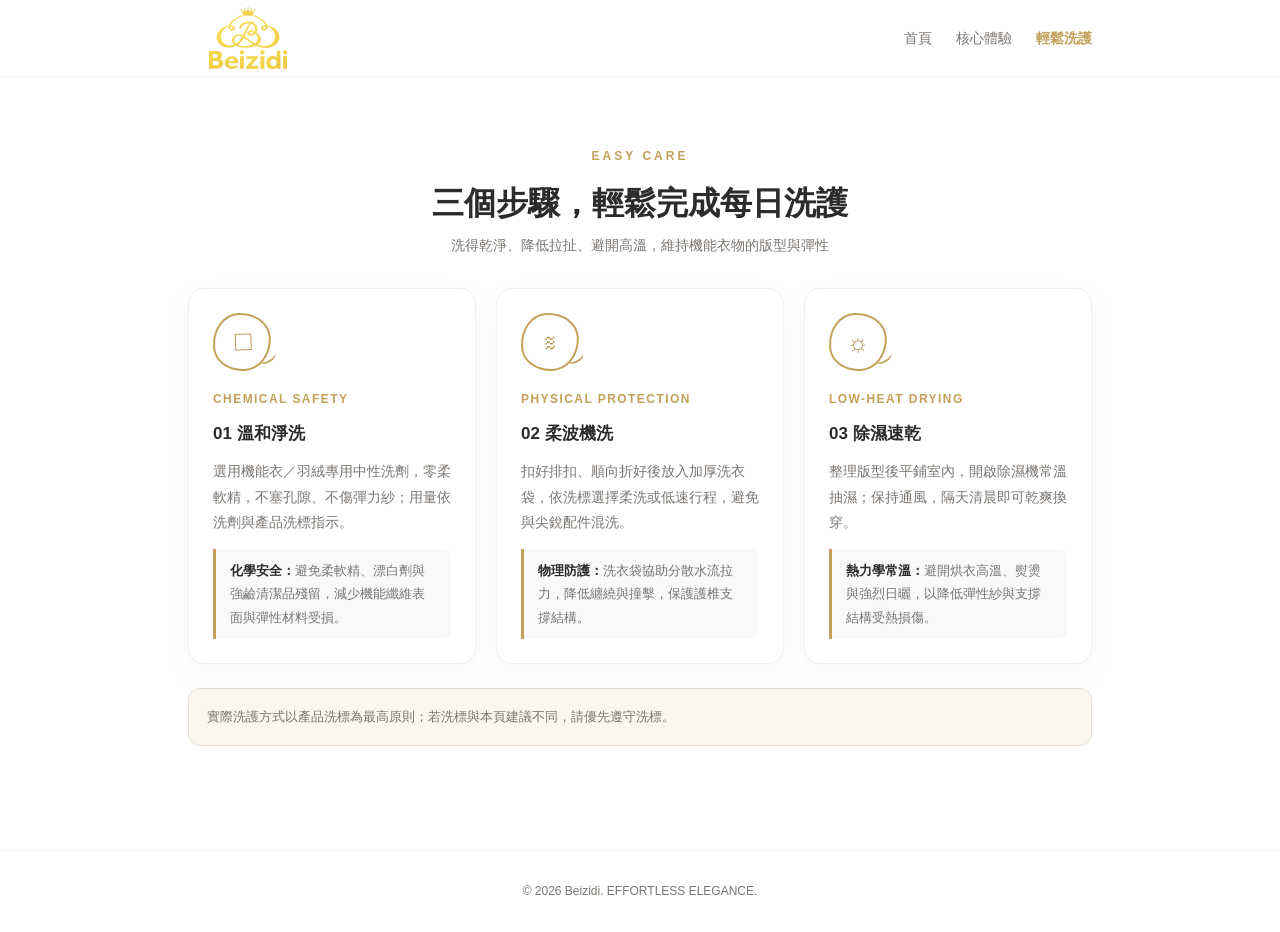
==== care.html @ 00fa4c21 "Add files via upload" ====
<!DOCTYPE html>
<html lang="zh-TW">
<head>
  <meta charset="UTF-8">
  <meta name="viewport" content="width=device-width, initial-scale=1.0">
  <meta name="description" content="護椎筋膜衣三步輕鬆洗護：溫和淨洗、柔波機洗與除濕速乾。">
  <title>輕鬆洗護｜Beizidi 護椎筋膜衣</title>
  <link rel="stylesheet" href="css/base.css">
  <link rel="stylesheet" href="css/components.css">
  <link rel="stylesheet" href="css/responsive.css">
</head>
<body>
  <a class="skip-link" href="#main-content">跳到主要內容</a>
  <nav class="navbar" aria-label="主要導覽">
    <div class="container nav-container">
      <a href="index.html" class="logo" aria-label="Beizidi 首頁"><img src="assets/images/beizidi-logo.png" alt="Beizidi" width="1536" height="1024"></a>
      <ul class="nav-links">
        <li><a href="index.html">首頁</a></li><li><a href="product.html">核心體驗</a></li><li><a href="care.html" class="active" aria-current="page">輕鬆洗護</a></li>
      </ul>
      <button class="menu-toggle" type="button" aria-label="開啟導覽選單" aria-controls="mobile-menu" aria-expanded="false">☰</button>
    </div>
    <div class="mobile-menu" id="mobile-menu"><a href="index.html">首頁</a><a href="product.html">核心體驗</a><a href="care.html" class="active" aria-current="page">輕鬆洗護</a></div>
  </nav>

  <main class="container" id="main-content">
    <section class="section" aria-labelledby="care-title">
      <div class="section-header">
        <span class="hero-tag">Easy Care</span>
        <h1 class="section-title" id="care-title">三個步驟，輕鬆完成每日洗護</h1>
        <p class="section-subtitle">洗得乾淨、降低拉扯、避開高溫，維持機能衣物的版型與彈性</p>
      </div>
      <div class="card-grid card-grid-3">
        <article class="card"><div class="line-icon line-icon--clean" aria-hidden="true"></div><span class="card-number">CHEMICAL SAFETY</span><h2 class="card-title">01 溫和淨洗</h2><p class="card-desc">選用機能衣／羽絨專用中性洗劑，零柔軟精，不塞孔隙、不傷彈力紗；用量依洗劑與產品洗標指示。</p><div class="science-box"><strong>化學安全：</strong>避免柔軟精、漂白劑與強鹼清潔品殘留，減少機能纖維表面與彈性材料受損。</div></article>
        <article class="card"><div class="line-icon line-icon--wash" aria-hidden="true"></div><span class="card-number">PHYSICAL PROTECTION</span><h2 class="card-title">02 柔波機洗</h2><p class="card-desc">扣好排扣、順向折好後放入加厚洗衣袋，依洗標選擇柔洗或低速行程，避免與尖銳配件混洗。</p><div class="science-box"><strong>物理防護：</strong>洗衣袋協助分散水流拉力，降低纏繞與撞擊，保護護椎支撐結構。</div></article>
        <article class="card"><div class="line-icon line-icon--dry" aria-hidden="true"></div><span class="card-number">LOW-HEAT DRYING</span><h2 class="card-title">03 除濕速乾</h2><p class="card-desc">整理版型後平鋪室內，開啟除濕機常溫抽濕；保持通風，隔天清晨即可乾爽換穿。</p><div class="science-box"><strong>熱力學常溫：</strong>避開烘衣高溫、熨燙與強烈日曬，以降低彈性紗與支撐結構受熱損傷。</div></article>
      </div>
      <p class="notice">實際洗護方式以產品洗標為最高原則；若洗標與本頁建議不同，請優先遵守洗標。</p>
    </section>
  </main>

  <footer><div class="container"><p>© 2026 Beizidi. EFFORTLESS ELEGANCE.</p></div></footer>
  <script src="js/main.js"></script>
</body>
</html>
---- css/base.css ----
:root {
  --bg-white: #ffffff;
  --bg-subtle: #f8f9fa;
  --bg-soft-gold: #faf6f0;
  --bg-card: #ffffff;
  --primary-gold: #c5a059;
  --primary-gold-hover: #b38e47;
  --text-main: #2b2b2b;
  --text-muted: #7a7571;
  --border-color: #efefef;
  --shadow-soft: 0 10px 30px rgba(0, 0, 0, 0.04);
  --shadow-card: 0 15px 35px rgba(197, 160, 89, 0.08);
}

* {
  box-sizing: border-box;
  margin: 0;
  padding: 0;
}

html {
  scroll-behavior: smooth;
}

body {
  min-width: 320px;
  background-color: var(--bg-white);
  color: var(--text-main);
  font-family: -apple-system, BlinkMacSystemFont, 'PingFang TC', 'Microsoft JhengHei', 'Noto Sans TC', Arial, sans-serif;
  font-weight: 400;
  line-height: 1.8;
  -webkit-font-smoothing: antialiased;
}

a {
  color: inherit;
  text-decoration: none;
}

button,
a {
  -webkit-tap-highlight-color: transparent;
}

button {
  font: inherit;
}

img {
  display: block;
  width: 100%;
  max-width: 100%;
  height: auto;
}

.container {
  width: 100%;
  max-width: 960px;
  margin: 0 auto;
  padding: 0 20px;
}

.skip-link {
  position: fixed;
  top: 10px;
  left: 10px;
  z-index: 200;
  padding: 8px 14px;
  border-radius: 8px;
  background: var(--text-main);
  color: #ffffff;
  transform: translateY(-150%);
}

.skip-link:focus {
  transform: translateY(0);
}

:focus-visible {
  outline: 3px solid rgba(197, 160, 89, 0.55);
  outline-offset: 3px;
}
---- css/components.css ----
/* Navigation */
.navbar {
  position: sticky;
  top: 0;
  z-index: 100;
  border-bottom: 1px solid var(--border-color);
  background-color: rgba(255, 255, 255, 0.95);
  backdrop-filter: blur(8px);
}

.nav-container {
  display: flex;
  align-items: center;
  justify-content: space-between;
  min-height: 76px;
}

.logo {
  display: inline-flex;
  width: 120px;
  height: 64px;
  align-items: center;
}

.logo img {
  width: 100%;
  height: 100%;
  object-fit: contain;
}

.nav-links {
  display: none;
  gap: 24px;
  list-style: none;
}

.nav-links a,
.mobile-menu a {
  color: var(--text-muted);
  font-size: 14px;
  transition: color 0.2s ease;
}

.nav-links a.active,
.nav-links a:hover,
.mobile-menu a.active,
.mobile-menu a:hover {
  color: var(--primary-gold);
  font-weight: 600;
}

.menu-toggle {
  display: grid;
  width: 44px;
  height: 44px;
  place-items: center;
  border: 0;
  background: none;
  color: var(--text-main);
  cursor: pointer;
  font-size: 22px;
}

.mobile-menu {
  display: none;
  flex-direction: column;
  gap: 14px;
  padding: 16px 20px 20px;
  border-top: 1px solid var(--border-color);
  background: var(--bg-white);
}

.mobile-menu.open {
  display: flex;
}

/* Hero */
.hero {
  display: grid;
  gap: 28px;
  padding: 36px 0 38px;
  align-items: center;
}

.hero-copy {
  text-align: left;
}

.hero-tag {
  display: inline-block;
  margin-bottom: 12px;
  color: var(--primary-gold);
  font-size: 12px;
  font-weight: 600;
  letter-spacing: 0.25em;
  text-transform: uppercase;
}

.hero h1 {
  margin-bottom: 16px;
  font-size: clamp(26px, 8vw, 42px);
  font-weight: 700;
  line-height: 1.4;
  word-break: keep-all;
}

.hero-desc {
  max-width: 620px;
  margin: 0 0 24px;
  color: var(--text-muted);
  font-size: 14.5px;
}

.hero-img-wrap {
  width: 100%;
  max-width: 720px;
  margin: 0;
  overflow: hidden;
  border: 1px solid var(--border-color);
  border-radius: 20px;
  box-shadow: var(--shadow-card);
}

.hero-img-wrap img {
  aspect-ratio: 4 / 3;
  object-fit: cover;
  object-position: center;
}

.hero-actions {
  display: flex;
  flex-wrap: wrap;
  gap: 12px;
}

.btn-secondary {
  display: inline-block;
  min-height: 44px;
  padding: 10px 26px;
  border: 1px solid var(--primary-gold);
  border-radius: 30px;
  color: var(--primary-gold-hover);
  font-size: 14px;
  font-weight: 600;
  transition: background-color 0.2s ease, color 0.2s ease;
}

.btn-secondary:hover {
  background: var(--bg-soft-gold);
}

/* Cards and layout */
.section {
  padding: 40px 0;
}

.section-soft {
  padding-right: 20px;
  padding-left: 20px;
  border-radius: 24px;
  background: var(--bg-soft-gold);
}

.section-header {
  margin-bottom: 30px;
  text-align: center;
}

.section-title {
  margin-bottom: 8px;
  font-size: clamp(22px, 6vw, 32px);
  font-weight: 700;
  line-height: 1.45;
  word-break: keep-all;
}

.section-subtitle {
  color: var(--text-muted);
  font-size: 13.5px;
}

.card-grid {
  display: grid;
  grid-template-columns: 1fr;
  gap: 20px;
}

.card {
  padding: 24px;
  border: 1px solid var(--border-color);
  border-radius: 16px;
  background: var(--bg-card);
  box-shadow: var(--shadow-soft);
}

.card-number {
  display: block;
  margin-bottom: 8px;
  color: var(--primary-gold);
  font-size: 12px;
  font-weight: 600;
  letter-spacing: 0.12em;
}

.line-icon {
  position: relative;
  display: grid;
  width: 58px;
  height: 58px;
  margin-bottom: 18px;
  place-items: center;
  border: 2px solid var(--primary-gold);
  border-radius: 46% 54% 48% 52% / 55% 45% 57% 43%;
  color: var(--primary-gold-hover);
  font-size: 25px;
  font-weight: 500;
  transform: rotate(-2deg);
}

.line-icon::after {
  position: absolute;
  right: -6px;
  bottom: 5px;
  width: 18px;
  height: 10px;
  border-bottom: 2px solid var(--primary-gold);
  border-radius: 50%;
  content: '';
  transform: rotate(-24deg);
}

.line-icon--flow::before { content: '≈'; }
.line-icon--breath::before { content: '◌'; }
.line-icon--support::before { content: 'S'; font-style: italic; }
.line-icon--fit::before { content: '⌒'; }
.line-icon--warm::before { content: '∿'; }
.line-icon--adapt::before { content: '↗'; }
.line-icon--clean::before { content: '◇'; transform: rotate(45deg); }
.line-icon--wash::before { content: '≋'; }
.line-icon--dry::before { content: '☼'; }

.scene-grid {
  display: grid;
  grid-template-columns: 1fr;
  gap: 16px;
}

.scene-item {
  padding: 22px;
  border-top: 1px solid var(--border-color);
}

.scene-item h3 {
  margin-bottom: 8px;
  font-size: 17px;
}

.scene-item p {
  color: var(--text-muted);
  font-size: 14px;
}

.promise-band {
  display: grid;
  gap: 18px;
  padding: 28px;
  border-radius: 20px;
  background: var(--text-main);
  color: #ffffff;
}

.promise-band p {
  color: rgba(255, 255, 255, 0.76);
  font-size: 14px;
}

.card-icon {
  display: flex;
  width: 48px;
  height: 48px;
  margin-bottom: 16px;
  align-items: center;
  justify-content: center;
  color: var(--primary-gold);
  font-size: 28px;
}

.card-title {
  margin-bottom: 10px;
  font-size: 17px;
  font-weight: 600;
}

.card-desc {
  color: var(--text-muted);
  font-size: 14px;
}

.science-box {
  margin-top: 14px;
  padding: 10px 14px;
  border-left: 3px solid var(--primary-gold);
  border-radius: 0 8px 8px 0;
  background: var(--bg-subtle);
  color: var(--text-muted);
  font-size: 13px;
}

.science-box strong {
  color: var(--text-main);
}

.notice {
  margin-top: 24px;
  padding: 16px 18px;
  border: 1px solid #eadfcf;
  border-radius: 12px;
  background: var(--bg-soft-gold);
  color: var(--text-muted);
  font-size: 13px;
}

/* Button */
.btn-primary {
  display: inline-block;
  min-height: 44px;
  padding: 11px 28px;
  border-radius: 30px;
  background: var(--primary-gold);
  color: #ffffff;
  font-size: 14px;
  font-weight: 500;
  transition: background-color 0.2s ease, transform 0.2s ease;
}

.btn-primary:hover {
  background: var(--primary-gold-hover);
  transform: translateY(-1px);
}

/* Footer */
footer {
  margin-top: 40px;
  padding: 30px 0;
  border-top: 1px solid var(--border-color);
  color: var(--text-muted);
  font-size: 12px;
  text-align: center;
}
---- css/responsive.css ----
@media (min-width: 768px) {
  .container {
    padding-right: 28px;
    padding-left: 28px;
  }

  .nav-links {
    display: flex;
  }

  .menu-toggle,
  .mobile-menu {
    display: none !important;
  }

  .hero {
    grid-template-columns: minmax(0, 0.9fr) minmax(0, 1.1fr);
    padding-top: 64px;
    text-align: left;
  }

  .hero-img-wrap img {
    aspect-ratio: 16 / 9;
  }

  .section {
    padding-top: 64px;
    padding-bottom: 64px;
  }

  .card-grid-3 {
    grid-template-columns: repeat(3, 1fr);
  }

  .card-grid-2 {
    grid-template-columns: repeat(2, 1fr);
  }

  .scene-grid,
  .promise-band {
    grid-template-columns: repeat(2, 1fr);
  }
}

@media (prefers-reduced-motion: reduce) {
  html {
    scroll-behavior: auto;
  }

  *,
  *::before,
  *::after {
    scroll-behavior: auto !important;
    transition-duration: 0.01ms !important;
  }
}
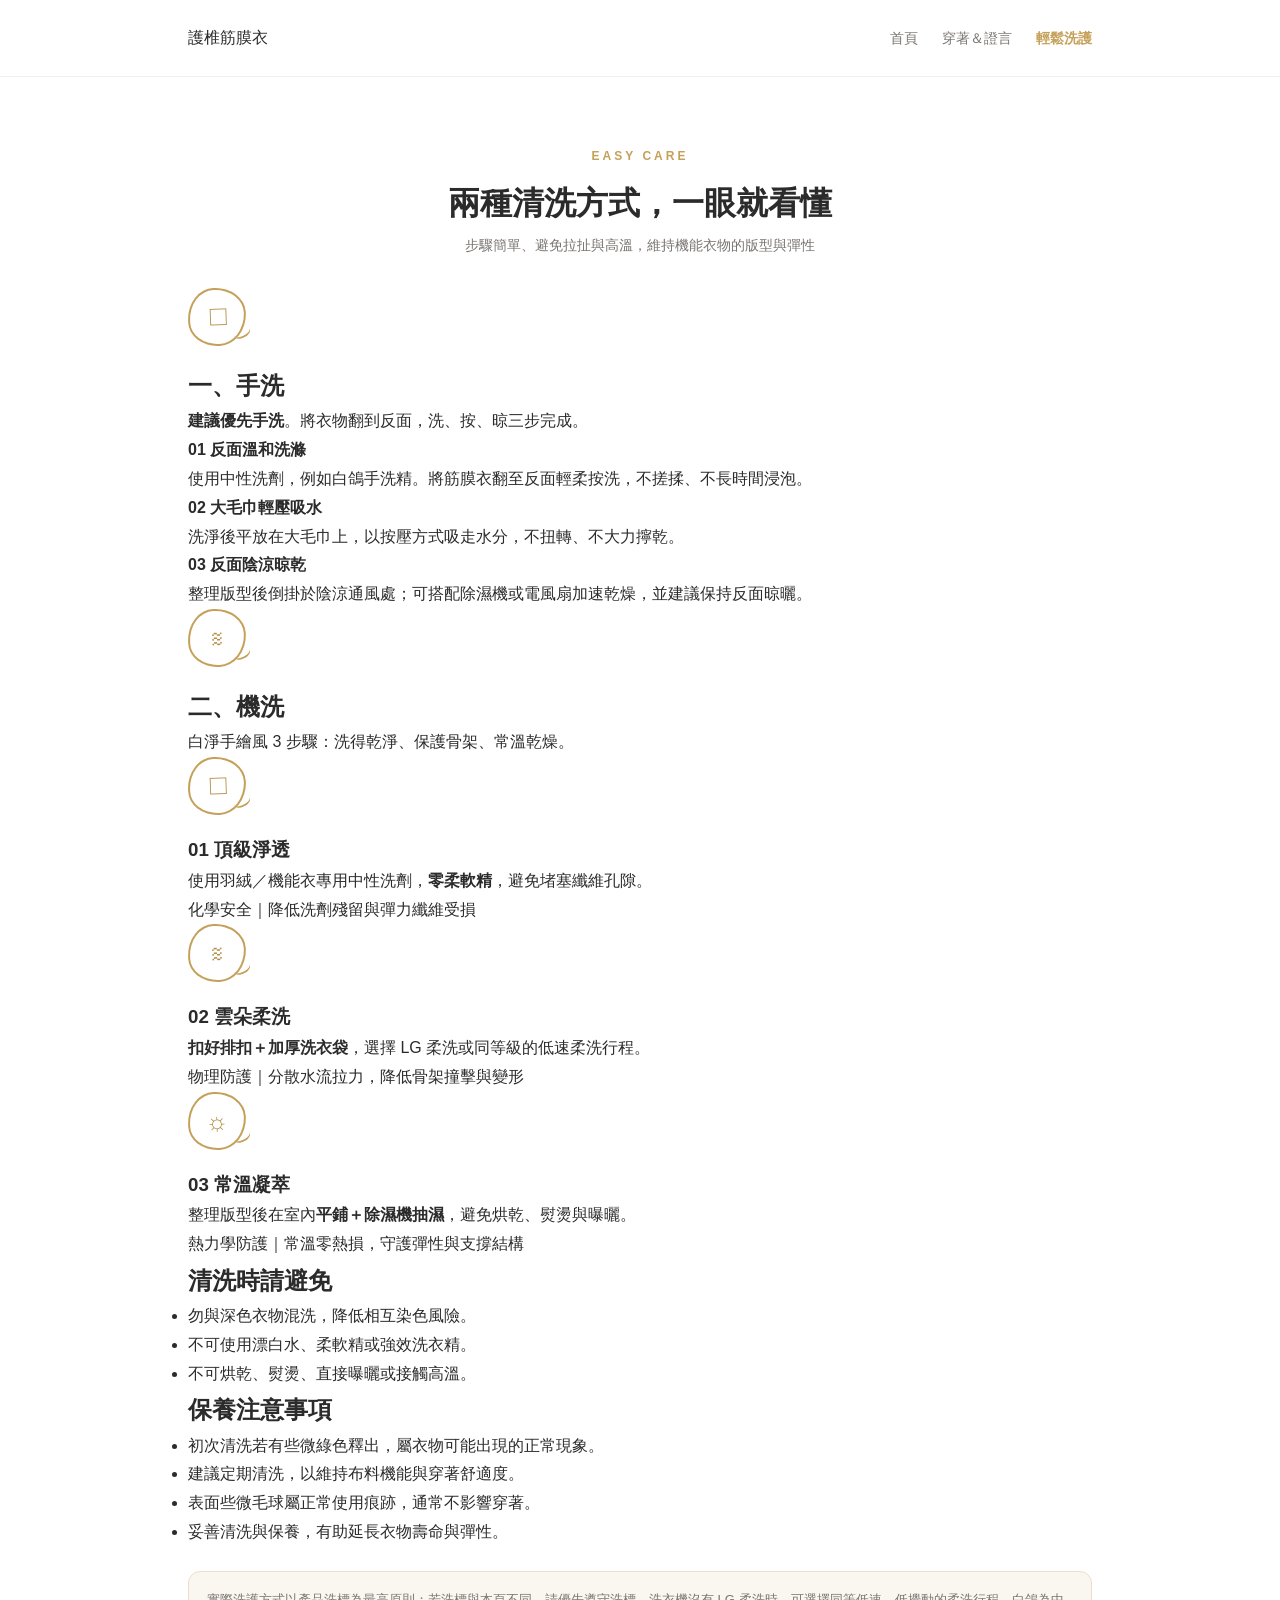
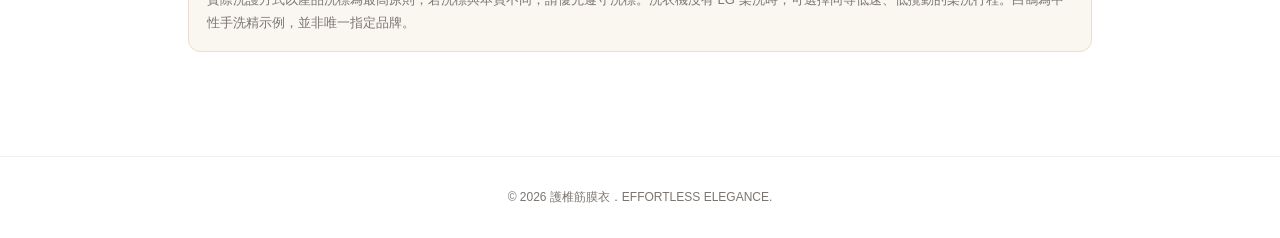
==== commit e945fa78: "更新穿著指南、洗護說明與手繪首頁" ====
--- a/care.html
+++ b/care.html
@@ -3,8 +3,8 @@
 <head>
   <meta charset="UTF-8">
   <meta name="viewport" content="width=device-width, initial-scale=1.0">
-  <meta name="description" content="護椎筋膜衣三步輕鬆洗護：溫和淨洗、柔波機洗與除濕速乾。">
-  <title>輕鬆洗護｜Beizidi 護椎筋膜衣</title>
+  <meta name="description" content="護椎筋膜衣手洗與機洗的兩種輕鬆洗護方式。">
+  <title>輕鬆洗護｜護椎筋膜衣</title>
   <link rel="stylesheet" href="css/base.css">
   <link rel="stylesheet" href="css/components.css">
   <link rel="stylesheet" href="css/responsive.css">
@@ -13,32 +13,64 @@
   <a class="skip-link" href="#main-content">跳到主要內容</a>
   <nav class="navbar" aria-label="主要導覽">
     <div class="container nav-container">
-      <a href="index.html" class="logo" aria-label="Beizidi 首頁"><img src="assets/images/beizidi-logo.png" alt="Beizidi" width="1536" height="1024"></a>
+      <a href="index.html" class="logo" aria-label="護椎筋膜衣首頁">護椎筋膜衣</a>
       <ul class="nav-links">
-        <li><a href="index.html">首頁</a></li><li><a href="product.html">核心體驗</a></li><li><a href="care.html" class="active" aria-current="page">輕鬆洗護</a></li>
+        <li><a href="index.html">首頁</a></li><li><a href="product.html">穿著＆證言</a></li><li><a href="care.html" class="active" aria-current="page">輕鬆洗護</a></li>
       </ul>
       <button class="menu-toggle" type="button" aria-label="開啟導覽選單" aria-controls="mobile-menu" aria-expanded="false">☰</button>
     </div>
-    <div class="mobile-menu" id="mobile-menu"><a href="index.html">首頁</a><a href="product.html">核心體驗</a><a href="care.html" class="active" aria-current="page">輕鬆洗護</a></div>
+    <div class="mobile-menu" id="mobile-menu"><a href="index.html">首頁</a><a href="product.html">穿著＆證言</a><a href="care.html" class="active" aria-current="page">輕鬆洗護</a></div>
   </nav>
 
   <main class="container" id="main-content">
     <section class="section" aria-labelledby="care-title">
       <div class="section-header">
         <span class="hero-tag">Easy Care</span>
-        <h1 class="section-title" id="care-title">三個步驟，輕鬆完成每日洗護</h1>
-        <p class="section-subtitle">洗得乾淨、降低拉扯、避開高溫，維持機能衣物的版型與彈性</p>
+        <h1 class="section-title" id="care-title"><span class="key-highlight">兩種清洗方式</span>，一眼就看懂</h1>
+        <p class="section-subtitle">步驟簡單、避免拉扯與高溫，維持機能衣物的版型與彈性</p>
       </div>
-      <div class="card-grid card-grid-3">
-        <article class="card"><div class="line-icon line-icon--clean" aria-hidden="true"></div><span class="card-number">CHEMICAL SAFETY</span><h2 class="card-title">01 溫和淨洗</h2><p class="card-desc">選用機能衣／羽絨專用中性洗劑，零柔軟精，不塞孔隙、不傷彈力紗；用量依洗劑與產品洗標指示。</p><div class="science-box"><strong>化學安全：</strong>避免柔軟精、漂白劑與強鹼清潔品殘留，減少機能纖維表面與彈性材料受損。</div></article>
-        <article class="card"><div class="line-icon line-icon--wash" aria-hidden="true"></div><span class="card-number">PHYSICAL PROTECTION</span><h2 class="card-title">02 柔波機洗</h2><p class="card-desc">扣好排扣、順向折好後放入加厚洗衣袋，依洗標選擇柔洗或低速行程，避免與尖銳配件混洗。</p><div class="science-box"><strong>物理防護：</strong>洗衣袋協助分散水流拉力，降低纏繞與撞擊，保護護椎支撐結構。</div></article>
-        <article class="card"><div class="line-icon line-icon--dry" aria-hidden="true"></div><span class="card-number">LOW-HEAT DRYING</span><h2 class="card-title">03 除濕速乾</h2><p class="card-desc">整理版型後平鋪室內，開啟除濕機常溫抽濕；保持通風，隔天清晨即可乾爽換穿。</p><div class="science-box"><strong>熱力學常溫：</strong>避開烘衣高溫、熨燙與強烈日曬，以降低彈性紗與支撐結構受熱損傷。</div></article>
+
+      <div class="care-choice-grid">
+        <article class="care-method-card">
+          <div class="line-icon line-icon--clean" aria-hidden="true"></div>
+          <h2 class="care-method-heading">一、<span class="key-highlight">手洗</span></h2>
+          <p class="care-method-intro"><strong>建議優先手洗</strong>。將衣物翻到反面，洗、按、晾三步完成。</p>
+          <div class="handwash-list">
+            <div class="handwash-item"><strong>01 反面溫和洗滌</strong><p>使用中性洗劑，例如白鴿手洗精。將筋膜衣翻至反面輕柔按洗，不搓揉、不長時間浸泡。</p></div>
+            <div class="handwash-item"><strong>02 大毛巾輕壓吸水</strong><p>洗淨後平放在大毛巾上，以按壓方式吸走水分，不扭轉、不大力擰乾。</p></div>
+            <div class="handwash-item"><strong>03 反面陰涼晾乾</strong><p>整理版型後倒掛於陰涼通風處；可搭配除濕機或電風扇加速乾燥，並建議保持反面晾曬。</p></div>
+          </div>
+        </article>
+
+        <article class="care-method-card care-method-card--machine">
+          <div class="line-icon line-icon--wash" aria-hidden="true"></div>
+          <h2 class="care-method-heading">二、<span class="key-highlight">機洗</span></h2>
+          <p class="care-method-intro">白淨手繪風 3 步驟：洗得乾淨、保護骨架、常溫乾燥。</p>
+          <div class="care-steps">
+            <section class="care-step">
+              <div class="care-step-top"><div class="line-icon line-icon--clean" aria-hidden="true"></div><div><h3>01 頂級淨透</h3><p>使用羽絨／機能衣專用中性洗劑，<strong>零柔軟精</strong>，避免堵塞纖維孔隙。</p></div></div>
+              <div class="care-science">化學安全｜降低洗劑殘留與彈力纖維受損</div>
+            </section>
+            <section class="care-step">
+              <div class="care-step-top"><div class="line-icon line-icon--wash" aria-hidden="true"></div><div><h3>02 雲朵柔洗</h3><p><strong>扣好排扣＋加厚洗衣袋</strong>，選擇 LG 柔洗或同等級的低速柔洗行程。</p></div></div>
+              <div class="care-science">物理防護｜分散水流拉力，降低骨架撞擊與變形</div>
+            </section>
+            <section class="care-step">
+              <div class="care-step-top"><div class="line-icon line-icon--dry" aria-hidden="true"></div><div><h3>03 常溫凝萃</h3><p>整理版型後在室內<strong>平鋪＋除濕機抽濕</strong>，避免烘乾、熨燙與曝曬。</p></div></div>
+              <div class="care-science">熱力學防護｜常溫零熱損，守護彈性與支撐結構</div>
+            </section>
+          </div>
+        </article>
       </div>
-      <p class="notice">實際洗護方式以產品洗標為最高原則；若洗標與本頁建議不同，請優先遵守洗標。</p>
+      <div class="care-reminders">
+        <section><h2>清洗時請避免</h2><ul><li>勿與深色衣物混洗，降低相互染色風險。</li><li>不可使用漂白水、柔軟精或強效洗衣精。</li><li>不可烘乾、熨燙、直接曝曬或接觸高溫。</li></ul></section>
+        <section><h2>保養注意事項</h2><ul><li>初次清洗若有些微綠色釋出，屬衣物可能出現的正常現象。</li><li>建議定期清洗，以維持布料機能與穿著舒適度。</li><li>表面些微毛球屬正常使用痕跡，通常不影響穿著。</li><li>妥善清洗與保養，有助延長衣物壽命與彈性。</li></ul></section>
+      </div>
+      <p class="notice">實際洗護方式以產品洗標為最高原則；若洗標與本頁不同，請優先遵守洗標。洗衣機沒有 LG 柔洗時，可選擇同等低速、低攪動的柔洗行程。白鴿為中性手洗精示例，並非唯一指定品牌。</p>
     </section>
   </main>
 
-  <footer><div class="container"><p>© 2026 Beizidi. EFFORTLESS ELEGANCE.</p></div></footer>
+  <footer><div class="container"><p>© 2026 護椎筋膜衣．EFFORTLESS ELEGANCE.</p></div></footer>
   <script src="js/main.js"></script>
 </body>
 </html>
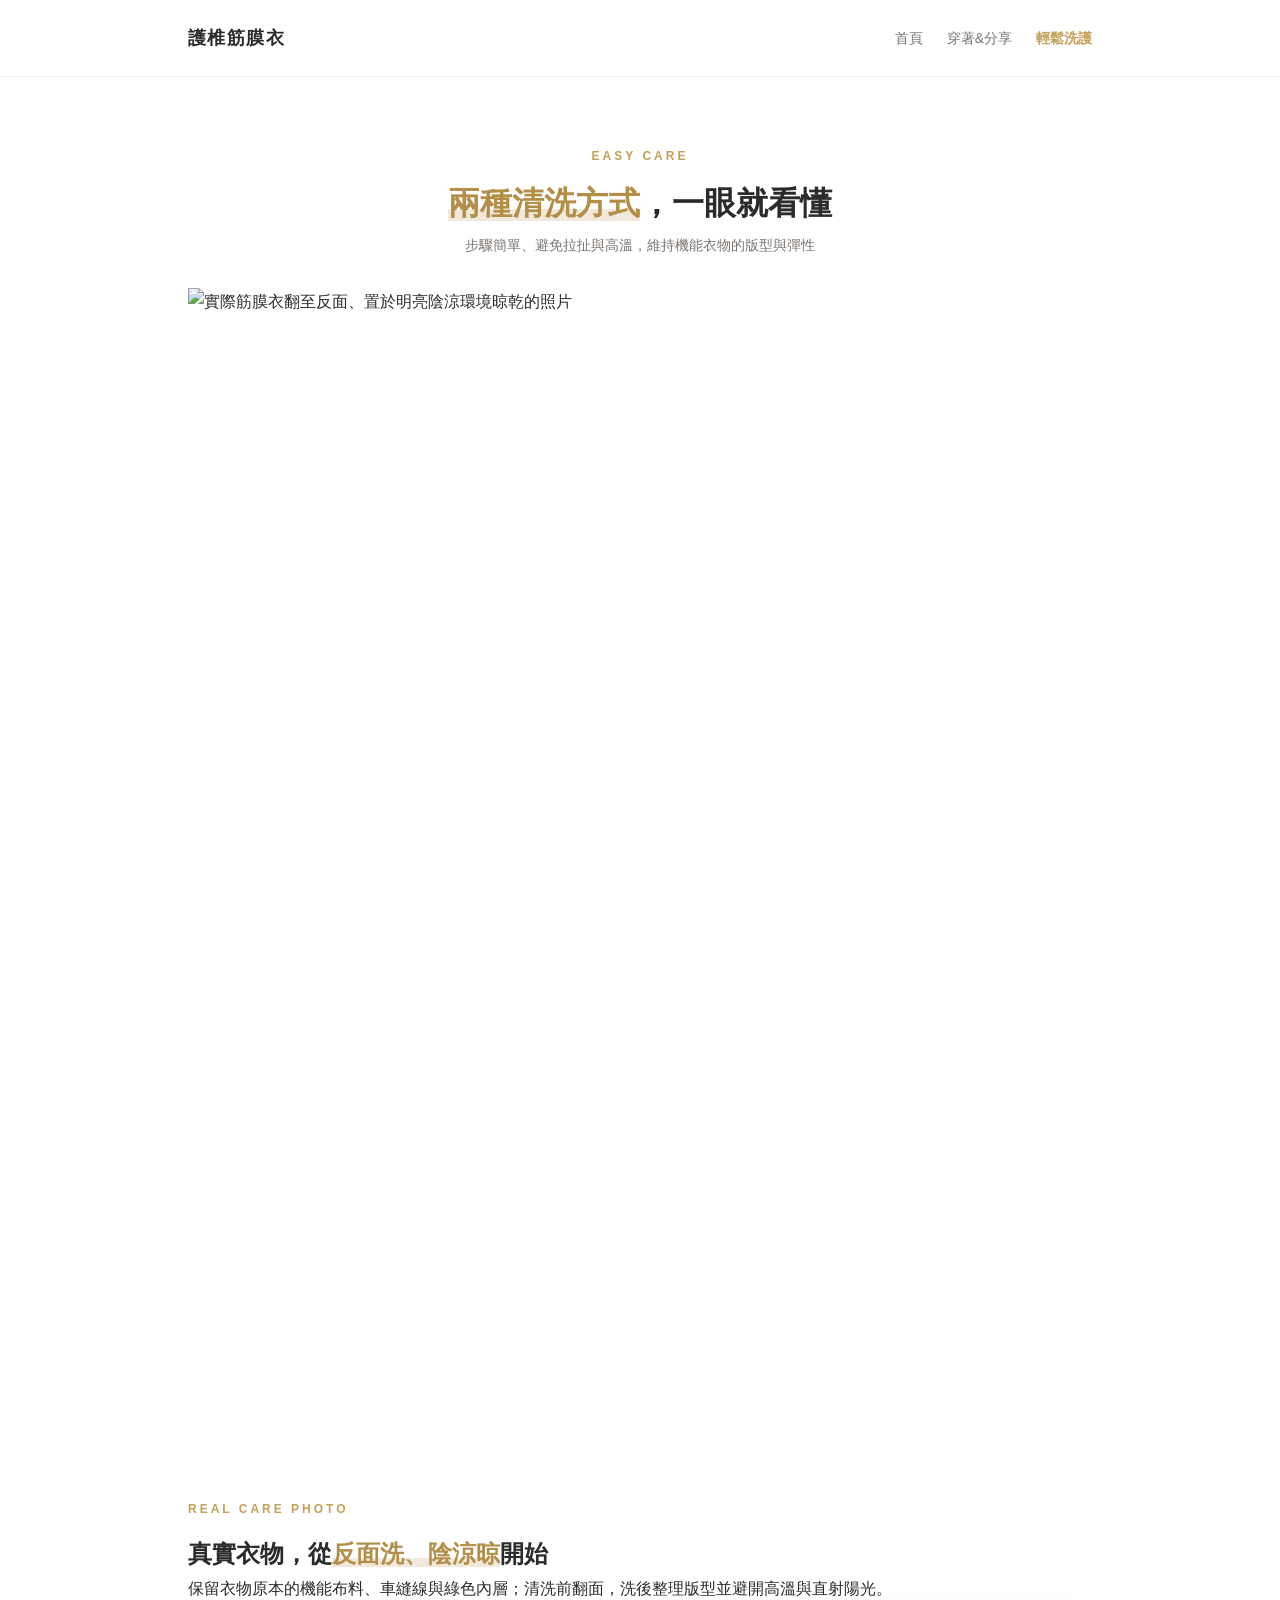
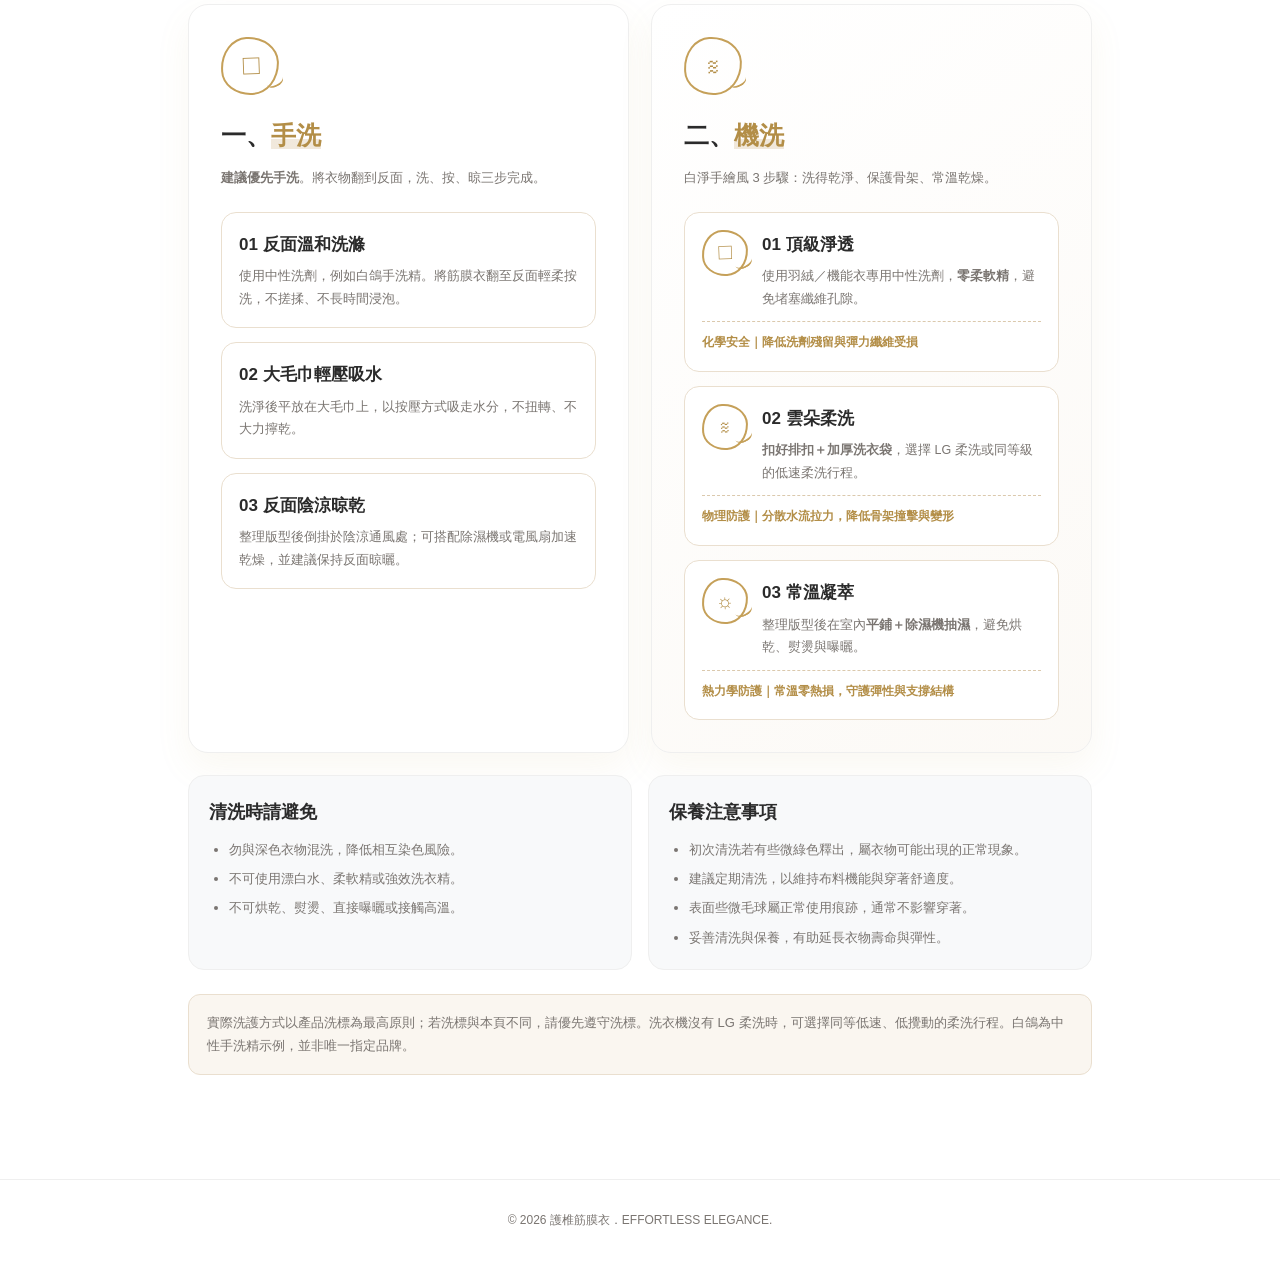
==== commit 472e5616: "更新圖片說明、穿著分享與洗護內容" ====
--- a/care.html
+++ b/care.html
@@ -15,11 +15,11 @@
     <div class="container nav-container">
       <a href="index.html" class="logo" aria-label="護椎筋膜衣首頁">護椎筋膜衣</a>
       <ul class="nav-links">
-        <li><a href="index.html">首頁</a></li><li><a href="product.html">穿著＆證言</a></li><li><a href="care.html" class="active" aria-current="page">輕鬆洗護</a></li>
+        <li><a href="index.html">首頁</a></li><li><a href="product.html">穿著&amp;分享</a></li><li><a href="care.html" class="active" aria-current="page">輕鬆洗護</a></li>
       </ul>
       <button class="menu-toggle" type="button" aria-label="開啟導覽選單" aria-controls="mobile-menu" aria-expanded="false">☰</button>
     </div>
-    <div class="mobile-menu" id="mobile-menu"><a href="index.html">首頁</a><a href="product.html">穿著＆證言</a><a href="care.html" class="active" aria-current="page">輕鬆洗護</a></div>
+    <div class="mobile-menu" id="mobile-menu"><a href="index.html">首頁</a><a href="product.html">穿著&amp;分享</a><a href="care.html" class="active" aria-current="page">輕鬆洗護</a></div>
   </nav>
 
   <main class="container" id="main-content">
@@ -29,6 +29,11 @@
         <h1 class="section-title" id="care-title"><span class="key-highlight">兩種清洗方式</span>，一眼就看懂</h1>
         <p class="section-subtitle">步驟簡單、避免拉扯與高溫，維持機能衣物的版型與彈性</p>
       </div>
+
+      <figure class="care-photo-feature">
+        <img src="assets/images/care-real-photo.png" alt="實際筋膜衣翻至反面、置於明亮陰涼環境晾乾的照片" width="1086" height="1448">
+        <figcaption><span class="hero-tag">Real Care Photo</span><h2>真實衣物，從<span class="key-highlight">反面洗、陰涼晾</span>開始</h2><p>保留衣物原本的機能布料、車縫線與綠色內層；清洗前翻面，洗後整理版型並避開高溫與直射陽光。</p></figcaption>
+      </figure>
 
       <div class="care-choice-grid">
         <article class="care-method-card">
--- a/css/components.css
+++ b/css/components.css
@@ -17,15 +17,11 @@
 
 .logo {
   display: inline-flex;
-  width: 120px;
-  height: 64px;
   align-items: center;
-}
-
-.logo img {
-  width: 100%;
-  height: 100%;
-  object-fit: contain;
+  color: var(--text-main);
+  font-size: 18px;
+  font-weight: 800;
+  letter-spacing: 0.08em;
 }
 
 .nav-links {
@@ -99,9 +95,15 @@
 .hero h1 {
   margin-bottom: 16px;
   font-size: clamp(26px, 8vw, 42px);
-  font-weight: 700;
+  font-weight: 800;
   line-height: 1.4;
   word-break: keep-all;
+}
+
+.key-highlight {
+  color: var(--primary-gold-hover);
+  font-weight: 800;
+  background: linear-gradient(transparent 66%, rgba(197, 162, 109, 0.24) 66%);
 }
 
 .hero-desc {
@@ -169,7 +171,7 @@
 .section-title {
   margin-bottom: 8px;
   font-size: clamp(22px, 6vw, 32px);
-  font-weight: 700;
+  font-weight: 800;
   line-height: 1.45;
   word-break: keep-all;
 }
@@ -288,7 +290,7 @@
 .card-title {
   margin-bottom: 10px;
   font-size: 17px;
-  font-weight: 600;
+  font-weight: 800;
 }
 
 .card-desc {
@@ -318,6 +320,260 @@
   background: var(--bg-soft-gold);
   color: var(--text-muted);
   font-size: 13px;
+}
+
+/* Customer stories */
+.testimonial-grid {
+  display: grid;
+  grid-template-columns: 1fr;
+  gap: 18px;
+}
+
+.testimonial-card {
+  position: relative;
+  padding: 26px 24px 24px;
+  overflow: hidden;
+  border: 1px solid var(--border-color);
+  border-radius: 18px;
+  background: var(--bg-card);
+  box-shadow: var(--shadow-soft);
+}
+
+.testimonial-card::before {
+  position: absolute;
+  top: -15px;
+  right: 18px;
+  color: rgba(197, 162, 109, 0.18);
+  content: '“';
+  font-family: Georgia, serif;
+  font-size: 92px;
+  line-height: 1;
+}
+
+.testimonial-role {
+  display: inline-block;
+  margin-bottom: 12px;
+  color: var(--primary-gold-hover);
+  font-size: 12px;
+  font-weight: 800;
+  letter-spacing: 0.08em;
+}
+
+.testimonial-title {
+  max-width: 90%;
+  margin-bottom: 10px;
+  font-size: 19px;
+  font-weight: 800;
+  line-height: 1.45;
+}
+
+.testimonial-copy {
+  color: var(--text-muted);
+  font-size: 13.5px;
+}
+
+/* Two care methods */
+.care-choice-grid {
+  display: grid;
+  grid-template-columns: 1fr;
+  gap: 22px;
+}
+
+.care-method-card {
+  padding: 26px 22px;
+  border: 1px solid var(--border-color);
+  border-radius: 20px;
+  background: var(--bg-card);
+  box-shadow: var(--shadow-card);
+}
+
+.care-method-card--machine {
+  background: linear-gradient(145deg, #ffffff 0%, var(--bg-soft-gold) 160%);
+}
+
+.care-method-heading {
+  margin-bottom: 8px;
+  font-size: 25px;
+  font-weight: 800;
+}
+
+.care-method-intro {
+  margin-bottom: 22px;
+  color: var(--text-muted);
+  font-size: 13px;
+}
+
+.handwash-list,
+.care-steps {
+  display: grid;
+  gap: 14px;
+}
+
+.handwash-item,
+.care-step {
+  padding: 17px;
+  border: 1px solid #eadfcf;
+  border-radius: 15px;
+  background: #ffffff;
+}
+
+.handwash-item strong,
+.care-step h3 {
+  display: block;
+  margin-bottom: 5px;
+  font-size: 17px;
+  font-weight: 800;
+}
+
+.handwash-item p,
+.care-step p {
+  color: var(--text-muted);
+  font-size: 12.5px;
+}
+
+.care-step-top {
+  display: flex;
+  gap: 14px;
+  align-items: flex-start;
+}
+
+.care-step .line-icon {
+  flex: 0 0 auto;
+  width: 46px;
+  height: 46px;
+  margin: 0;
+  font-size: 20px;
+}
+
+.care-science {
+  margin-top: 11px;
+  padding-top: 10px;
+  border-top: 1px dashed #dbc9ad;
+  color: var(--primary-gold-hover);
+  font-size: 12px;
+  font-weight: 700;
+}
+
+/* Wearing guide */
+.wear-guide-layout {
+  display: grid;
+  grid-template-columns: 1fr;
+  gap: 24px;
+}
+
+.video-card {
+  padding: 18px;
+  border: 1px solid var(--border-color);
+  border-radius: 18px;
+  background: #ffffff;
+  box-shadow: var(--shadow-soft);
+}
+
+.video-wrap {
+  position: relative;
+  width: 100%;
+  margin-bottom: 14px;
+  overflow: hidden;
+  border-radius: 12px;
+  aspect-ratio: 16 / 9;
+  background: var(--text-main);
+}
+
+.video-wrap iframe {
+  position: absolute;
+  inset: 0;
+  width: 100%;
+  height: 100%;
+  border: 0;
+}
+
+.video-card p {
+  margin-bottom: 14px;
+  color: var(--text-muted);
+  font-size: 13px;
+}
+
+.wear-steps {
+  display: grid;
+  gap: 12px;
+  list-style: none;
+}
+
+.wear-steps li {
+  display: grid;
+  grid-template-columns: 44px 1fr;
+  gap: 13px;
+  padding: 15px;
+  border-bottom: 1px solid #e5d8c5;
+  background: rgba(255, 255, 255, 0.72);
+}
+
+.wear-steps li > span {
+  display: grid;
+  width: 40px;
+  height: 40px;
+  place-items: center;
+  border: 1px solid var(--primary-gold);
+  border-radius: 50%;
+  color: var(--primary-gold-hover);
+  font-size: 12px;
+  font-weight: 800;
+}
+
+.wear-steps h3 {
+  margin-bottom: 4px;
+  font-size: 16px;
+  font-weight: 800;
+}
+
+.wear-steps p,
+.wear-tips p {
+  color: var(--text-muted);
+  font-size: 12.5px;
+}
+
+.wear-tips {
+  margin-top: 22px;
+  padding: 18px 20px;
+  border: 1px solid #dfccb0;
+  border-radius: 15px;
+  background: #ffffff;
+}
+
+.wear-tips strong {
+  display: block;
+  margin-bottom: 5px;
+  font-size: 16px;
+}
+
+.care-reminders {
+  display: grid;
+  grid-template-columns: 1fr;
+  gap: 16px;
+  margin-top: 22px;
+}
+
+.care-reminders section {
+  padding: 20px;
+  border: 1px solid var(--border-color);
+  border-radius: 16px;
+  background: var(--bg-subtle);
+}
+
+.care-reminders h2 {
+  margin-bottom: 9px;
+  font-size: 18px;
+  font-weight: 800;
+}
+
+.care-reminders ul {
+  padding-left: 20px;
+  color: var(--text-muted);
+  font-size: 13px;
+}
+
+.care-reminders li + li {
+  margin-top: 6px;
 }
 
 /* Button */
--- a/css/responsive.css
+++ b/css/responsive.css
@@ -40,6 +40,24 @@
   .promise-band {
     grid-template-columns: repeat(2, 1fr);
   }
+
+  .testimonial-grid,
+  .care-choice-grid {
+    grid-template-columns: repeat(2, minmax(0, 1fr));
+  }
+
+  .wear-guide-layout {
+    grid-template-columns: minmax(0, 0.85fr) minmax(0, 1.15fr);
+    align-items: start;
+  }
+
+  .care-reminders {
+    grid-template-columns: repeat(2, minmax(0, 1fr));
+  }
+
+  .care-method-card {
+    padding: 32px;
+  }
 }
 
 @media (prefers-reduced-motion: reduce) {
